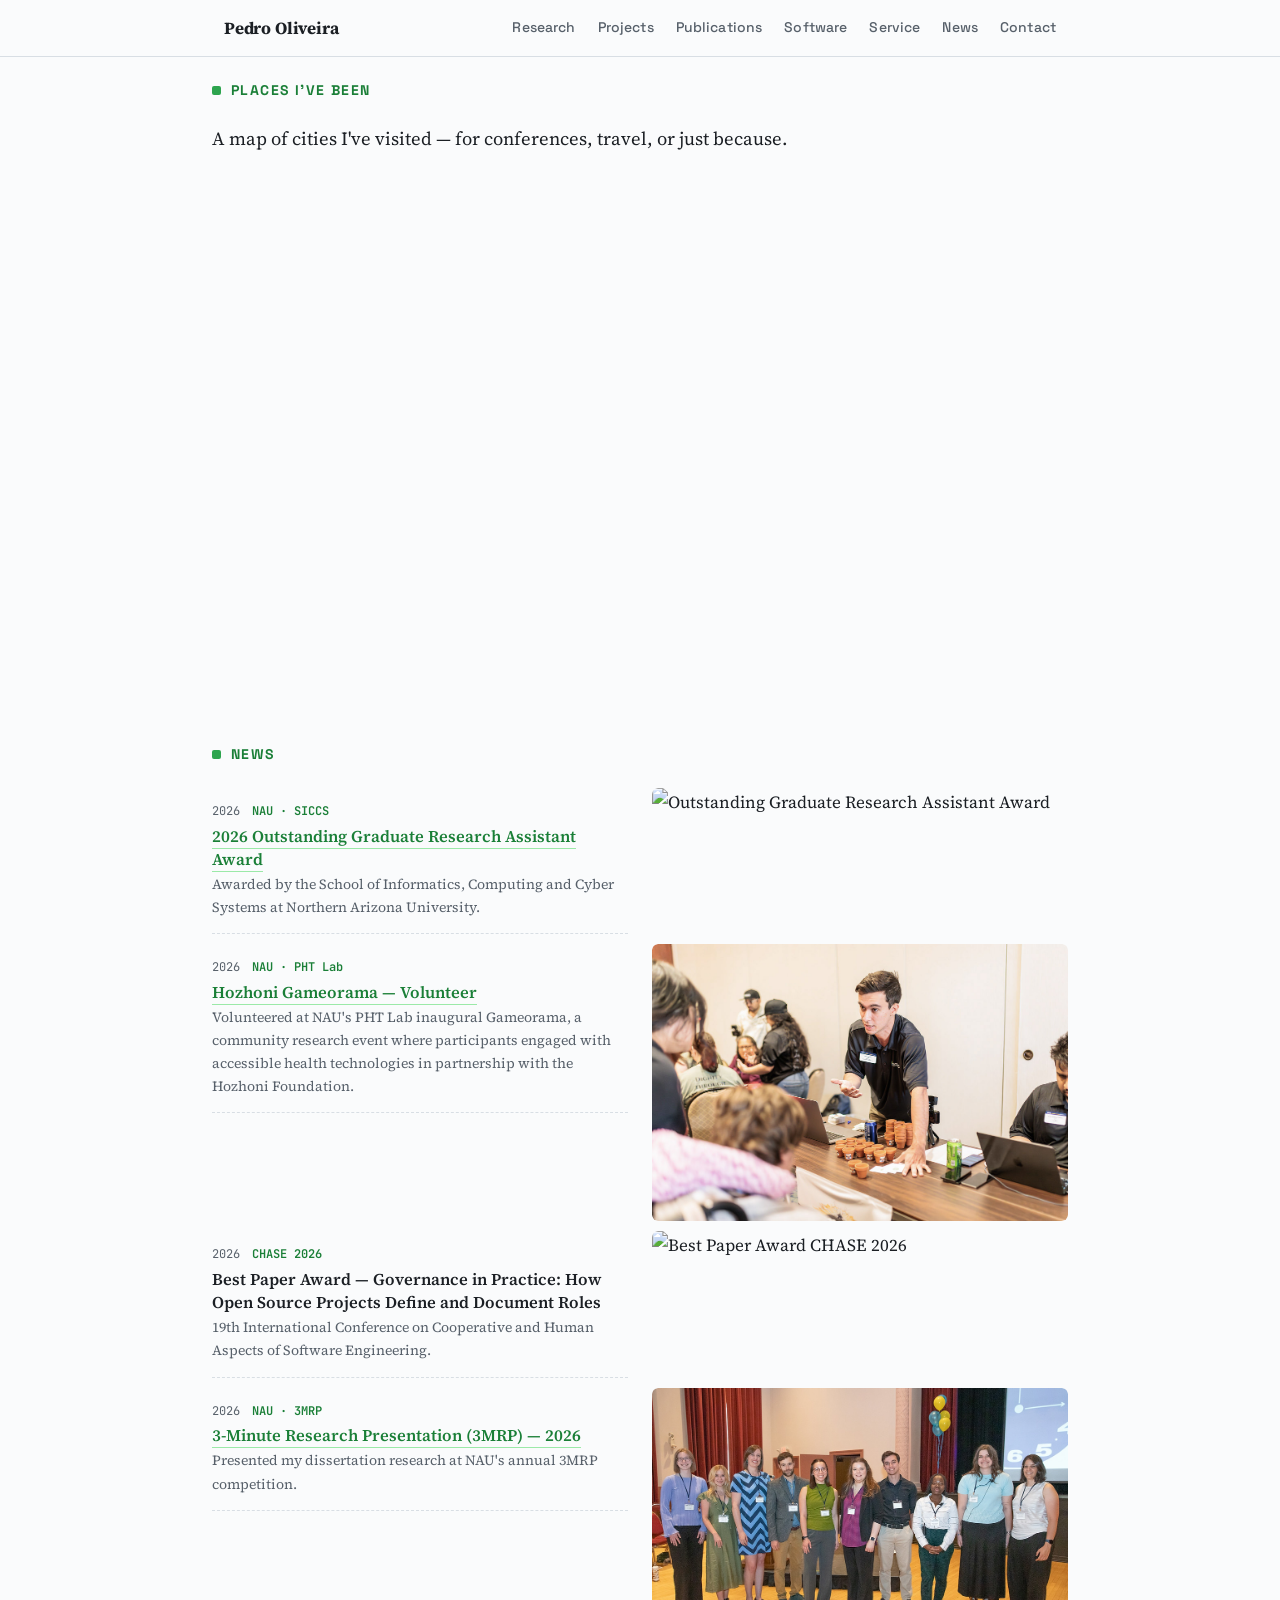
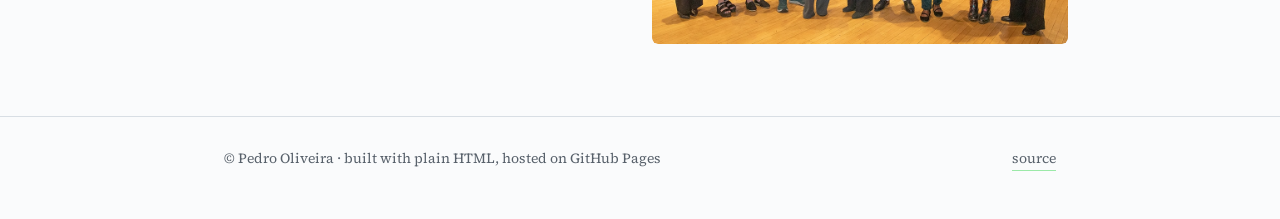
==== hobbies.html @ a4f51bf5 "Website Definition" ====
<!DOCTYPE html>
<html lang="en">
<head>
<meta charset="utf-8">
<meta name="viewport" content="width=device-width, initial-scale=1">
<title>Hobbies — Pedro Oliveira</title>
<link rel="preconnect" href="https://fonts.googleapis.com">
<link rel="preconnect" href="https://fonts.gstatic.com" crossorigin>
<link href="https://fonts.googleapis.com/css2?family=Space+Grotesk:wght@500;700&family=Source+Serif+4:ital,wght@0,400;0,600;1,400&family=JetBrains+Mono:wght@400;600&display=swap" rel="stylesheet">
<link rel="stylesheet" href="https://cdnjs.cloudflare.com/ajax/libs/leaflet/1.9.4/leaflet.min.css">
<link rel="stylesheet" href="style.css">
<style>
    #map {
      width: 100%;
      height: 520px;
      border-radius: 8px;
      margin-top: 1.5rem;
    }
    .map-caption {
      font-family: 'JetBrains Mono', monospace;
      font-size: 0.78rem;
      color: var(--text-muted, #888);
      margin-top: 0.6rem;
    }
    .visited-list {
      columns: 2;
      column-gap: 2rem;
      margin-top: 1rem;
    }
    @media (max-width: 540px) {
      .visited-list { columns: 1; }
      #map { height: 360px; }
    }
    .pub-row {
      display: flex;
      gap: 1.5rem;
      align-items: flex-start;
      margin-bottom: 10px;
    }
    .pub-row .pub {
      flex: 5;
      margin: 0;
    }
    .pub-row .pub-img {
      flex: 5;
      border-radius: 6px;
      overflow: hidden;
    }
    .pub-row .pub-img img {
      width: 100%;
      height: 100%;
      object-fit: cover;
      display: block;
      border-radius: 6px;
    }
    @media (max-width: 600px) {
      .pub-row { flex-direction: column; }
      .pub-row .pub-img { width: 100%; }
    }
  </style>
</head>
<body>

<header class="site">
  <div class="row">
    <a class="brand" href="index.html">Pedro Oliveira</a>
    <nav>
      <a href="index.html#research">Research</a>
      <a href="index.html#projects">Projects</a>
      <a href="publications.html">Publications</a>
      <a href="software.html">Software</a>
      <a href="index.html#service">Service</a>
      <a href="hobbies.html">News</a>
      <a href="index.html#contact">Contact</a>
    </nav>
  </div>
</header>

<main>
  <section>
    <h2>Places I've been</h2>
    <p class="lead">A map of cities I've visited — for conferences, travel, or just because.</p>

    <div id="map"></div>
  </section>
</main>

<section id="news">
    <h2>News</h2>
    <div class="pub-row">
      <div class="pub">
        <div class="meta"><span>2026</span><span class="venue">NAU · SICCS</span></div>
        <div class="title"><a href="https://www.instagram.com/p/DYYBM-zAQv8/?img_index=1" target="_blank" rel="noopener">2026 Outstanding Graduate Research Assistant Award</a></div>
        <div class="authors">Awarded by the School of Informatics, Computing and Cyber Systems at Northern Arizona University.</div>
      </div>
      <div class="pub-img">
        <img src="images/OGR_award_2026.png" alt="Outstanding Graduate Research Assistant Award">
      </div>
    </div>

    <div class="pub-row">
        <div class="pub">
          <div class="meta"><span>2026</span><span class="venue">NAU · PHT Lab</span></div>
          <div class="title"><a href="https://scifest.org/naus-pht-lab-hosts-hozhoni-gameorama/" target="_blank" rel="noopener">Hozhoni Gameorama — Volunteer</a></div>
          <div class="authors">Volunteered at NAU's PHT Lab inaugural Gameorama, a community research event where participants engaged with accessible health technologies in partnership with the Hozhoni Foundation.</div>
        </div>
        <div class="pub-img">
          <img src="images/gameorama_2026.png" alt="Hozhoni Gameorama 2026">
        </div>
    </div>

    <div class="pub-row">
        <div class="pub">
          <div class="meta"><span>2026</span><span class="venue">CHASE 2026</span></div>
          <div class="title">Best Paper Award — Governance in Practice: How Open Source Projects Define and Document Roles</div>
          <div class="authors">19th International Conference on Cooperative and Human Aspects of Software Engineering.</div>
        </div>
        <div class="pub-img">
          <img src="images/chase_2026.png" alt="Best Paper Award CHASE 2026">
        </div>
    </div>
    
    <div class="pub-row">
      <div class="pub">
        <div class="meta"><span>2026</span><span class="venue">NAU · 3MRP</span></div>
        <div class="title"><a href="https://news.nau.edu/3mrp-2026/" target="_blank" rel="noopener">3-Minute Research Presentation (3MRP) — 2026</a></div>
        <div class="authors">Presented my dissertation research at NAU's annual 3MRP competition.</div>
      </div>
      <div class="pub-img">
        <img src="images/3mrp_2026.png" alt="3MRP 2026">
      </div>
    </div>
  </section>

<footer>
  <div class="row">
    <span>© Pedro Oliveira · built with plain HTML, hosted on GitHub Pages</span>
    <a href="https://github.com/pedrorodriguesarantes/pedroarantes.github.io" target="_blank" rel="noopener">source</a>
  </div>
</footer>

<script src="https://cdnjs.cloudflare.com/ajax/libs/leaflet/1.9.4/leaflet.min.js"></script>
<script>
const places = [
  { name: "Auckland",       lat: -36.8485, lng:  174.7633 },
  { name: "Honolulu",       lat:  21.3069, lng: -157.8583 },
  { name: "Seattle",        lat:  47.6062, lng: -122.3321 },
  { name: "San Diego",      lat:  32.7157, lng: -117.1611 },
  { name: "Los Angeles",    lat:  34.0522, lng: -118.2437 },
  { name: "Portland",       lat:  45.5051, lng: -122.6750 },
  { name: "Norfolk",        lat:  36.8508, lng:  -76.2859 },
  { name: "Ottawa",         lat:  45.4215, lng:  -75.6972 },
  { name: "Salt Lake City", lat:  40.7608, lng: -111.8910 },
  { name: "Boise",          lat:  43.6150, lng: -116.2023 },
  { name: "Rio de Janeiro", lat: -22.9068, lng:  -43.1729 },
  { name: "Curitiba",       lat: -25.4290, lng:  -49.2671 },
  { name: "Florianópolis",  lat: -27.5954, lng:  -48.5480 },
  { name: "Campo Grande",   lat: -20.4697, lng:  -54.6201 },
  { name: "São Paulo",      lat: -23.5505, lng:  -46.6333 },
  { name: "Four Corners",   lat:  36.9990, lng: -109.0452 },
  { name: "San Francisco",  lat:  37.7749, lng: -122.4194 },
  { name: "Flagstaff",      lat:  35.1983, lng: -111.6513 },
  { name: "Phoenix",        lat:  33.4484, lng: -112.0740 },
  { name: "Juiz de Fora",   lat: -21.7642, lng:  -43.3496 },
];

const map = L.map('map', { zoomControl: true }).fitWorld();

L.tileLayer('https://{s}.basemaps.cartocdn.com/light_all/{z}/{x}/{y}{r}.png', {
  attribution: '© <a href="https://www.openstreetmap.org/copyright">OpenStreetMap</a> contributors © <a href="https://carto.com/">CARTO</a>',
  maxZoom: 18,
}).addTo(map);

const dot = L.divIcon({
  className: '',
  html: '<div style="width:10px;height:10px;border-radius:50%;background:#2563eb;border:2px solid #fff;box-shadow:0 1px 4px rgba(0,0,0,.35)"></div>',
  iconSize: [10, 10],
  iconAnchor: [5, 5],
  popupAnchor: [0, -8],
});

const bounds = [];
places.forEach(p => {
  bounds.push([p.lat, p.lng]);
  L.marker([p.lat, p.lng], { icon: dot })
    .addTo(map)
    .bindPopup(`<strong>${p.name}</strong>`);
});

map.fitBounds(bounds, { padding: [40, 40] });
</script>
</body>
</html>
---- style.css ----
/* ==========================================================================
   igor.pro.br — stylesheet
   Design notes: palette is a deliberate nod to the GitHub contribution
   graph (the data Igor's research mines): paper white, ink, commit green.
   Type: Space Grotesk (display) / Source Serif 4 (body) / JetBrains Mono
   (metadata: years, venues, labels).
   ========================================================================== */

:root {
  --paper: #fafbfc;
  --ink: #1b1f24;
  --slate: #57606a;
  --line: #d8dee4;
  --green: #2da44e;
  --green-deep: #1a7f37;
  --green-soft: #dafbe1;
  --green-cell-0: #ebedf0;
  --green-cell-1: #9be9a8;
  --green-cell-2: #40c463;
  --green-cell-3: #30a14e;
  --green-cell-4: #216e39;
  --max: 880px;
}

* { box-sizing: border-box; }

html { scroll-behavior: smooth; }
@media (prefers-reduced-motion: reduce) {
  html { scroll-behavior: auto; }
  *, *::before, *::after { animation: none !important; transition: none !important; }
}

body {
  margin: 0;
  background: var(--paper);
  color: var(--ink);
  font-family: "Source Serif 4", Georgia, serif;
  font-size: 17px;
  line-height: 1.65;
}

h1, h2, h3, nav, .btn { font-family: "Space Grotesk", "Helvetica Neue", sans-serif; }
.mono { font-family: "JetBrains Mono", ui-monospace, monospace; }

a { color: var(--green-deep); text-decoration: none; border-bottom: 1px solid var(--green-cell-1); }
a:hover { border-bottom-color: var(--green-deep); }
a:focus-visible { outline: 2px solid var(--green); outline-offset: 2px; }

/* ---- nav ---- */
header.site {
  position: sticky; top: 0; z-index: 10;
  background: rgba(250,251,252,.92);
  backdrop-filter: blur(6px);
  border-bottom: 1px solid var(--line);
}
header.site .row {
  max-width: var(--max); margin: 0 auto; padding: 14px 24px;
  display: flex; align-items: center; justify-content: space-between; gap: 16px;
}
header.site .brand {
  font-weight: 700; font-size: 17px; letter-spacing: -.01em;
  color: var(--ink); border: 0;
}
header.site nav { display: flex; gap: 22px; flex-wrap: wrap; }
header.site nav a {
  font-size: 14px; font-weight: 500; color: var(--slate);
  border: 0; letter-spacing: .01em;
}
header.site nav a:hover { color: var(--green-deep); }

/* ---- hero ---- */
.hero { max-width: var(--max); margin: 0 auto; padding: 72px 24px 48px; }
.hero h1 {
  font-size: clamp(34px, 6vw, 52px);
  line-height: 1.05; letter-spacing: -.025em; margin: 0 0 14px;
}
.hero .role {
  font-family: "JetBrains Mono", monospace;
  font-size: 13px; color: var(--green-deep);
  text-transform: uppercase; letter-spacing: .08em;
  margin: 0 0 26px;
}
.hero .thesis {
  font-size: clamp(19px, 2.6vw, 23px);
  line-height: 1.5; max-width: 640px; margin: 0 0 30px;
  color: var(--ink);
}
.hero .thesis em { font-style: normal; background: var(--green-soft); padding: 0 4px; }

/* signature element: contribution-graph strip */
.contrib {
  display: grid;
  grid-template-rows: repeat(7, 11px);
  grid-auto-flow: column;
  grid-auto-columns: 11px;
  gap: 3px;
  margin: 12px 0 12px;
  overflow: hidden;
}
.contrib span {
  width: 11px; height: 11px; border-radius: 2px;
   background: var(--green-cell-0);
  opacity: 0; animation: cell-in .4s ease forwards;
}
.contrib span.l1 { background: var(--green-cell-1); }
.contrib span.l2 { background: var(--green-cell-2); }
.contrib span.l3 { background: var(--green-cell-3); }
.contrib span.l4 { background: var(--green-cell-4); }
@keyframes cell-in { to { opacity: 1; } }

.contrib-caption {
  font-family: "JetBrains Mono", monospace;
  font-size: 11.5px; color: var(--slate); margin: 12px 0 6px;
}

/* ---- sections ---- */
section { max-width: var(--max); margin: 0 auto; padding: 22px 12px; }
section + section { border-top: 1px solid var(--line); }
h2 {
  font-size: 14px; text-transform: uppercase; letter-spacing: .1em;
  color: var(--green-deep); margin: 0 0 22px;
  display: flex; align-items: center; gap: 10px;
}
h2::before {
  content: ""; width: 9px; height: 9px; border-radius: 2px;
  background: var(--green); flex: none;
}
h3 { font-size: 19px; margin: 26px 0 8px; letter-spacing: -.01em; }

.lead { font-size: 18.5px; max-width: 680px; }

/* research themes */
.themes { display: grid; grid-template-columns: repeat(auto-fit, minmax(240px, 1fr)); gap: 18px; margin-top: 8px; }
.theme {
  border: 1px solid var(--line); border-radius: 8px;
  padding: 18px 18px 16px; background: #fff;
}
.theme h3 { margin: 0 0 8px; font-size: 16.5px; }
.theme p { margin: 0; font-size: 15px; color: var(--slate); line-height: 1.55; }
.theme .tag {
  font-family: "JetBrains Mono", monospace; font-size: 11px;
  color: var(--green-deep); display: block; margin-bottom: 8px;
  letter-spacing: .05em;
}

/* publications */
.pub { padding: 14px 0; border-bottom: 1px dashed var(--line); }
.pub:last-child { border-bottom: 0; }
.pub .meta {
  font-family: "JetBrains Mono", monospace; font-size: 12px;
  color: var(--slate); display: flex; gap: 12px; flex-wrap: wrap; margin-bottom: 3px;
}
.pub .meta .venue { color: var(--green-deep); font-weight: 600; }
.pub .meta .award { color: #9a6700; }
.pub .title { font-size: 16.5px; font-weight: 600; line-height: 1.4; }
.pub .authors { font-size: 14px; color: var(--slate); margin-top: 2px; }
.year-h {
  font-family: "Space Grotesk", sans-serif; font-size: 22px;
  margin: 34px 0 6px; letter-spacing: -.01em;
}

/* lists */
ul.clean { list-style: none; padding: 0; margin: 0; }
ul.clean li { padding: 8px 0 8px 22px; position: relative; }
ul.clean li::before {
  content: ""; position: absolute; left: 0; top: 16px;
  width: 8px; height: 8px; border-radius: 2px; background: var(--green-cell-2);
}

/* buttons */
.btn {
  display: inline-block; padding: 10px 18px; border-radius: 6px;
  border: 1px solid var(--green-deep); color: var(--green-deep);
  font-weight: 600; font-size: 14.5px; letter-spacing: .01em;
}
.btn:hover { background: var(--green-soft); }
.btn.solid { background: var(--green-deep); color: #fff; }
.btn.solid:hover { background: var(--green); }
.btn-row { display: flex; gap: 6px; flex-wrap: wrap; margin-top: 6px; }

/* footer */
footer {
  border-top: 1px solid var(--line);
  margin-top: 40px;
}
footer .row {
  max-width: var(--max); margin: 0 auto; padding: 30px 24px 48px;
  font-size: 14px; color: var(--slate);
  display: flex; justify-content: space-between; gap: 16px; flex-wrap: wrap;
}
footer a { color: var(--slate); }

@media (max-width: 600px) {
  .hero { padding-top: 48px; }
  header.site nav { gap: 14px; }
}

/* ---- hero with photo (personal page layout) ---- */
.hero-top {
  display: flex; align-items: center; gap: 32px; margin-bottom: 26px;
}
.hero-photo {
  width: 168px; height: 168px; border-radius: 12px; object-fit: cover;
  border: 1px solid var(--line); flex: none;
  box-shadow: 0 1px 0 var(--green-cell-1), 4px 4px 0 var(--green-soft);
}
.hero-id .name {
  font-family: "Space Grotesk", sans-serif;
  font-size: clamp(30px, 5vw, 42px); font-weight: 700;
  letter-spacing: -.02em; line-height: 1.05; margin: 0 0 8px;
}
.hero .thesis-label {
  font-family: "JetBrains Mono", monospace; font-size: 11.5px;
  color: var(--slate); letter-spacing: .06em; margin: 0 0 6px;
}
@media (max-width: 600px) {
  .hero-top { flex-direction: column; align-items: flex-start; gap: 18px; }
  .hero-photo { width: 132px; height: 132px; }
}

/* software cards */
.sw { border: 1px solid var(--line); border-radius: 8px; background: #fff;
  padding: 20px; margin-bottom: 16px; }
.sw h3 { margin: 0 0 6px; font-size: 18px; }
.sw .links { font-family: "JetBrains Mono", monospace; font-size: 12.5px;
  display: flex; gap: 16px; flex-wrap: wrap; margin-top: 10px; }
.sw p { margin: 4px 0 0; font-size: 15px; color: var(--slate); }
.sub-h { font-family: "Space Grotesk", sans-serif; font-size: 16px;
  margin: 26px 0 8px; letter-spacing: -.01em; }

/* preprint links in publication list */
.pub .title .preprint {
  font-family: "JetBrains Mono", monospace; font-size: 12px;
  color: var(--green-deep); border: 0; white-space: nowrap;
}
.pub .title .preprint:hover { text-decoration: underline; }
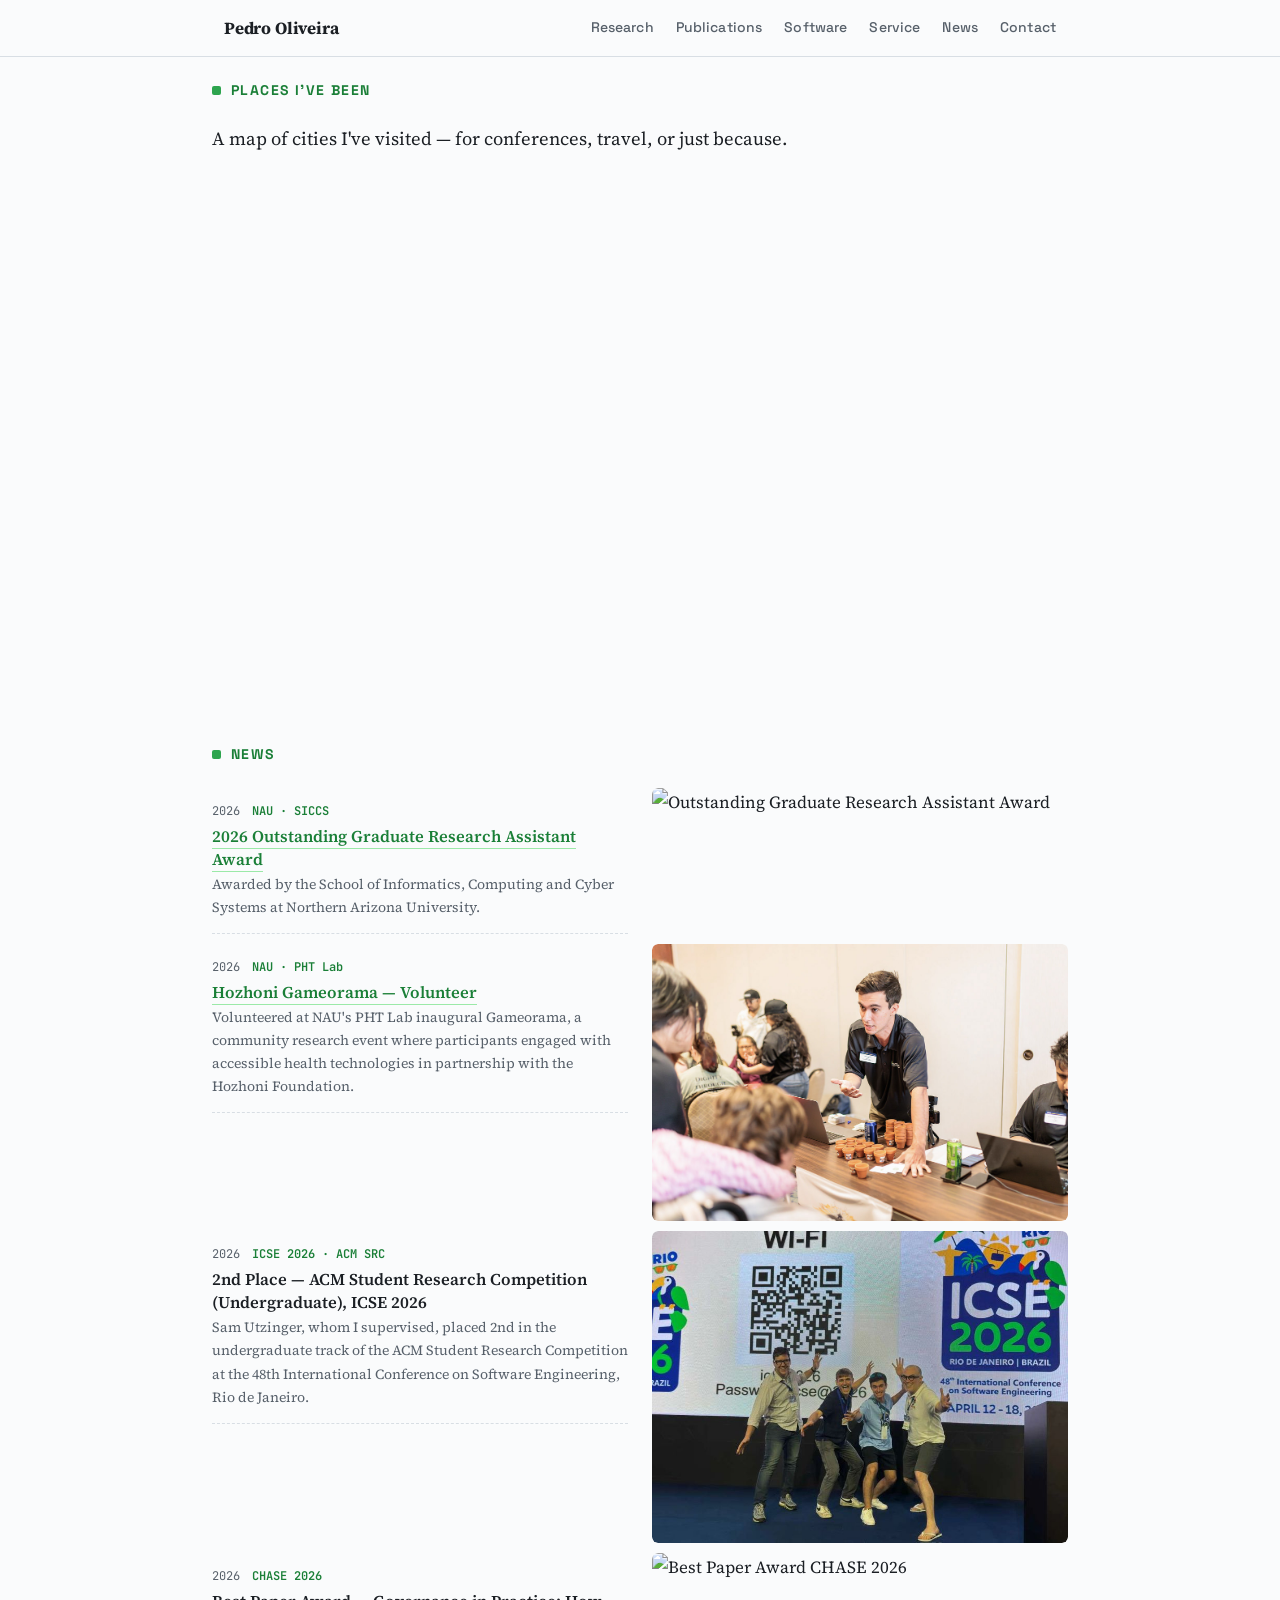
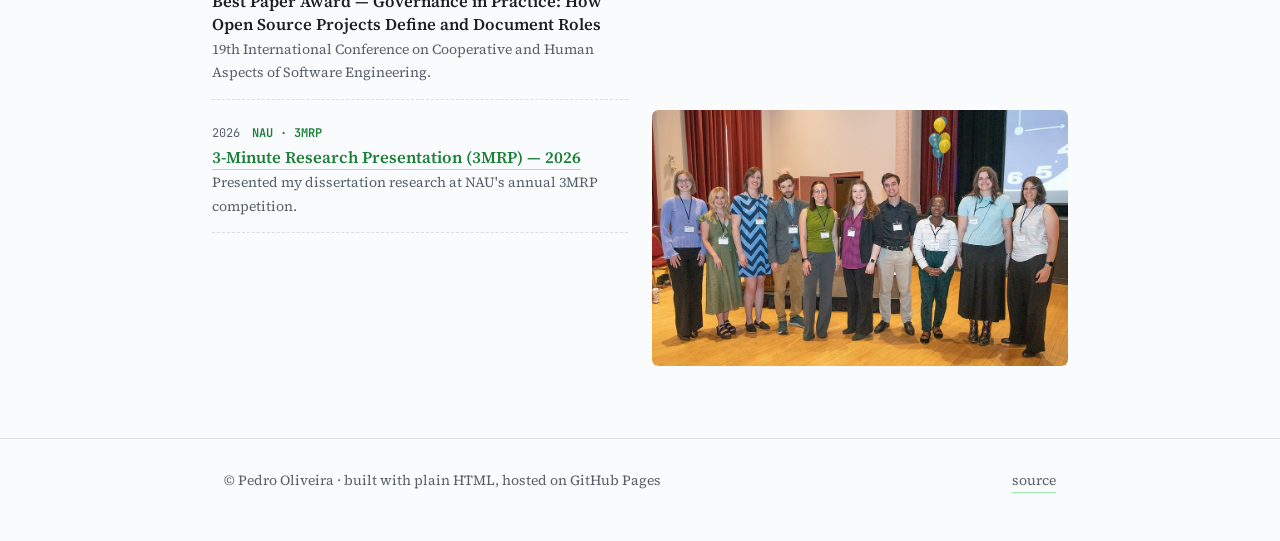
==== commit 7b73b6da: "new news" ====
--- a/hobbies.html
+++ b/hobbies.html
@@ -66,7 +66,6 @@
     <a class="brand" href="index.html">Pedro Oliveira</a>
     <nav>
       <a href="index.html#research">Research</a>
-      <a href="index.html#projects">Projects</a>
       <a href="publications.html">Publications</a>
       <a href="software.html">Software</a>
       <a href="index.html#service">Service</a>
@@ -107,6 +106,17 @@
         <div class="pub-img">
           <img src="images/gameorama_2026.png" alt="Hozhoni Gameorama 2026">
         </div>
+    </div>
+
+    <div class="pub-row">
+      <div class="pub">
+        <div class="meta"><span>2026</span><span class="venue">ICSE 2026 · ACM SRC</span></div>
+        <div class="title">2nd Place — ACM Student Research Competition (Undergraduate), ICSE 2026</div>
+        <div class="authors">Sam Utzinger, whom I supervised, placed 2nd in the undergraduate track of the ACM Student Research Competition at the 48th International Conference on Software Engineering, Rio de Janeiro.</div>
+      </div>
+      <div class="pub-img">
+        <img src="images/Sam_SRC_2026.png" alt="ACM SRC ICSE 2026">
+      </div>
     </div>
 
     <div class="pub-row">
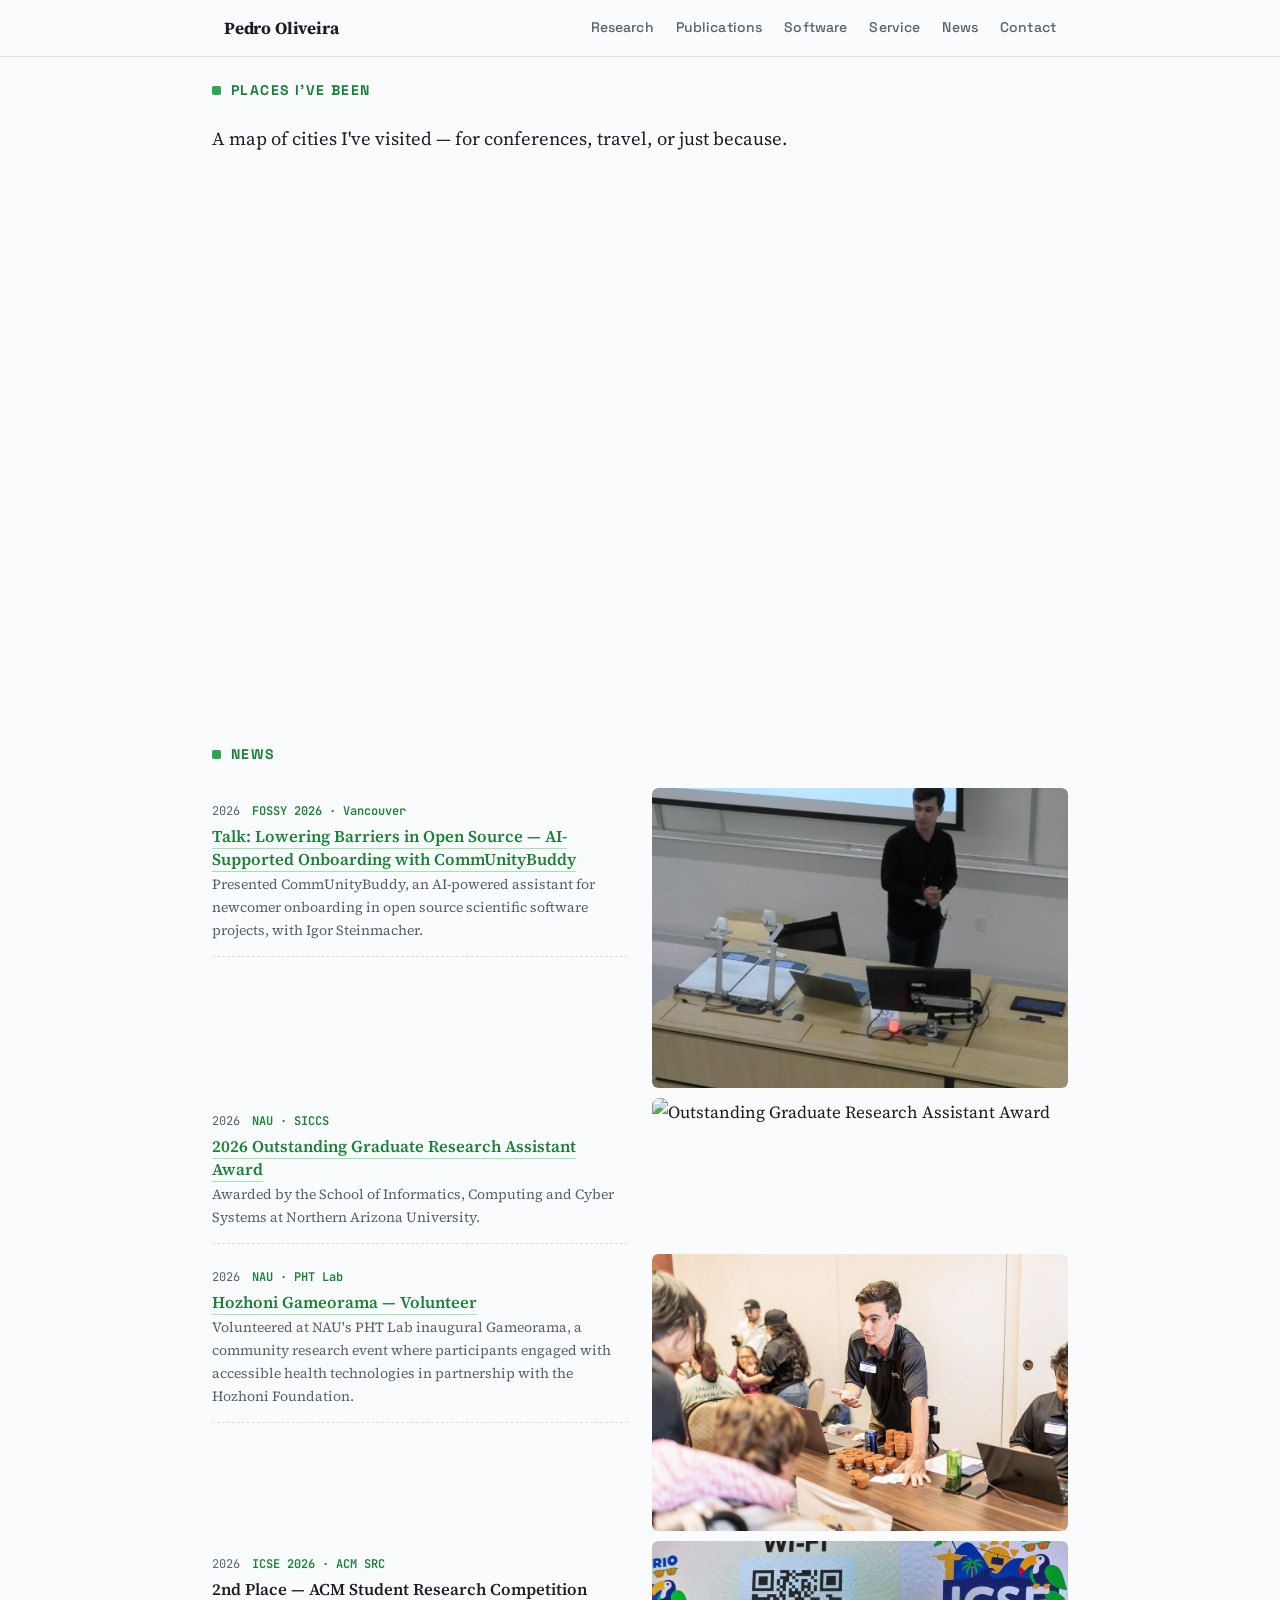
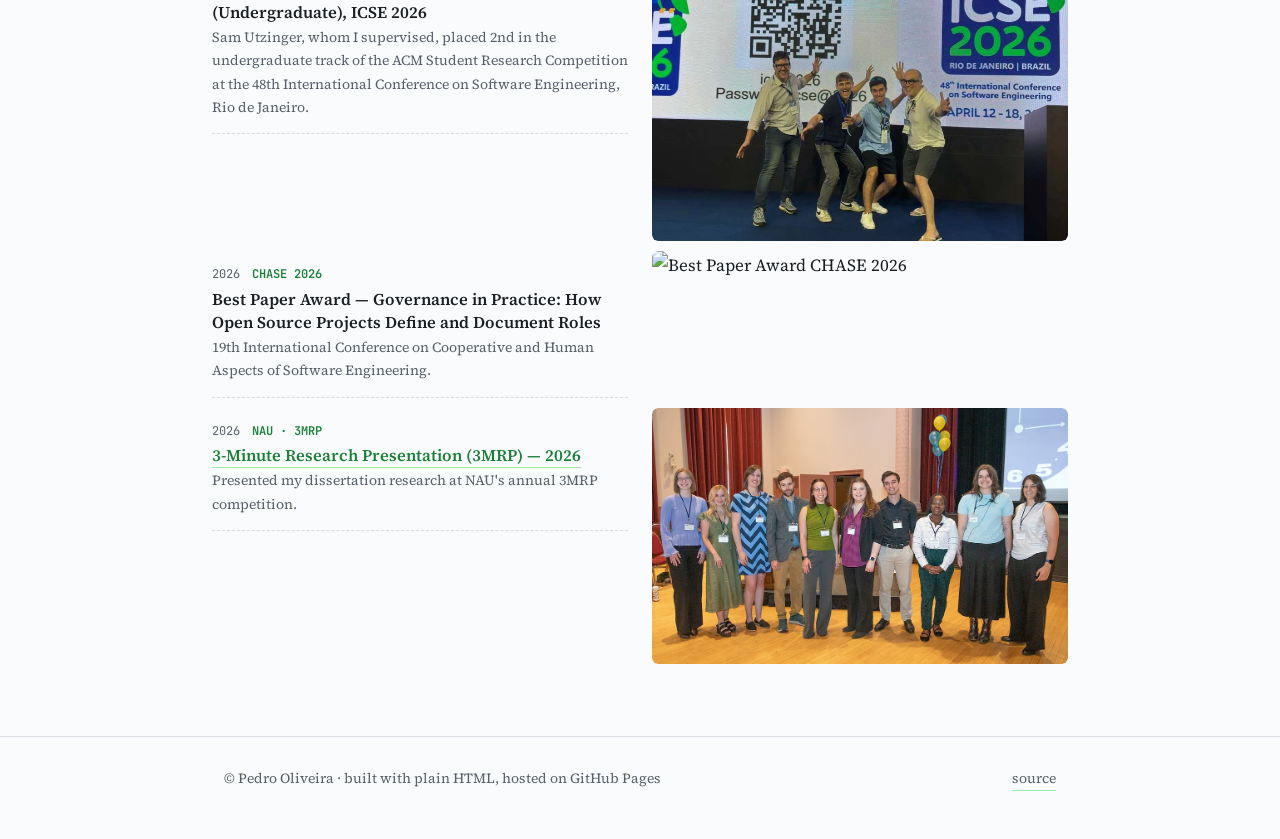
==== commit 9401753a: "Feat: Update Info" ====
--- a/hobbies.html
+++ b/hobbies.html
@@ -49,6 +49,7 @@
     .pub-row .pub-img img {
       width: 100%;
       height: 100%;
+      max-height: 300px;
       object-fit: cover;
       display: block;
       border-radius: 6px;
@@ -86,6 +87,17 @@
 
 <section id="news">
     <h2>News</h2>
+    <div class="pub-row">
+      <div class="pub">
+          <div class="meta"><span>2026</span><span class="venue">FOSSY 2026 · Vancouver</span></div>
+          <div class="title"><a href="https://2026.fossy.ca/schedule/presentation/452/" target="_blank" rel="noopener">Talk: Lowering Barriers in Open Source — AI-Supported Onboarding with CommUnityBuddy</a></div>
+          <div class="authors">Presented CommUnityBuddy, an AI-powered assistant for newcomer onboarding in open source scientific software projects, with Igor Steinmacher.</div>
+      </div>
+      <div class="pub-img">
+        <img src="images/fossy2026.png" alt="FOSSY 2026 talk">
+      </div>
+    </div>
+
     <div class="pub-row">
       <div class="pub">
         <div class="meta"><span>2026</span><span class="venue">NAU · SICCS</span></div>
--- a/style.css
+++ b/style.css
@@ -234,3 +234,20 @@
   color: var(--green-deep); border: 0; white-space: nowrap;
 }
 .pub .title .preprint:hover { text-decoration: underline; }
+
+.talk-venue {
+  font-family: 'JetBrains Mono', monospace;
+  font-size: 0.85rem;
+  text-transform: uppercase;
+  letter-spacing: 0.05em;
+  color: var(--accent, #888); /* match whatever accent you use for .tag */
+  margin-bottom: 0.25rem;
+}
+.talk-title {
+  margin-top: 0;
+}
+.talk-authors {
+  font-style: italic;
+  margin-top: -0.5rem;
+  margin-bottom: 1rem;
+}
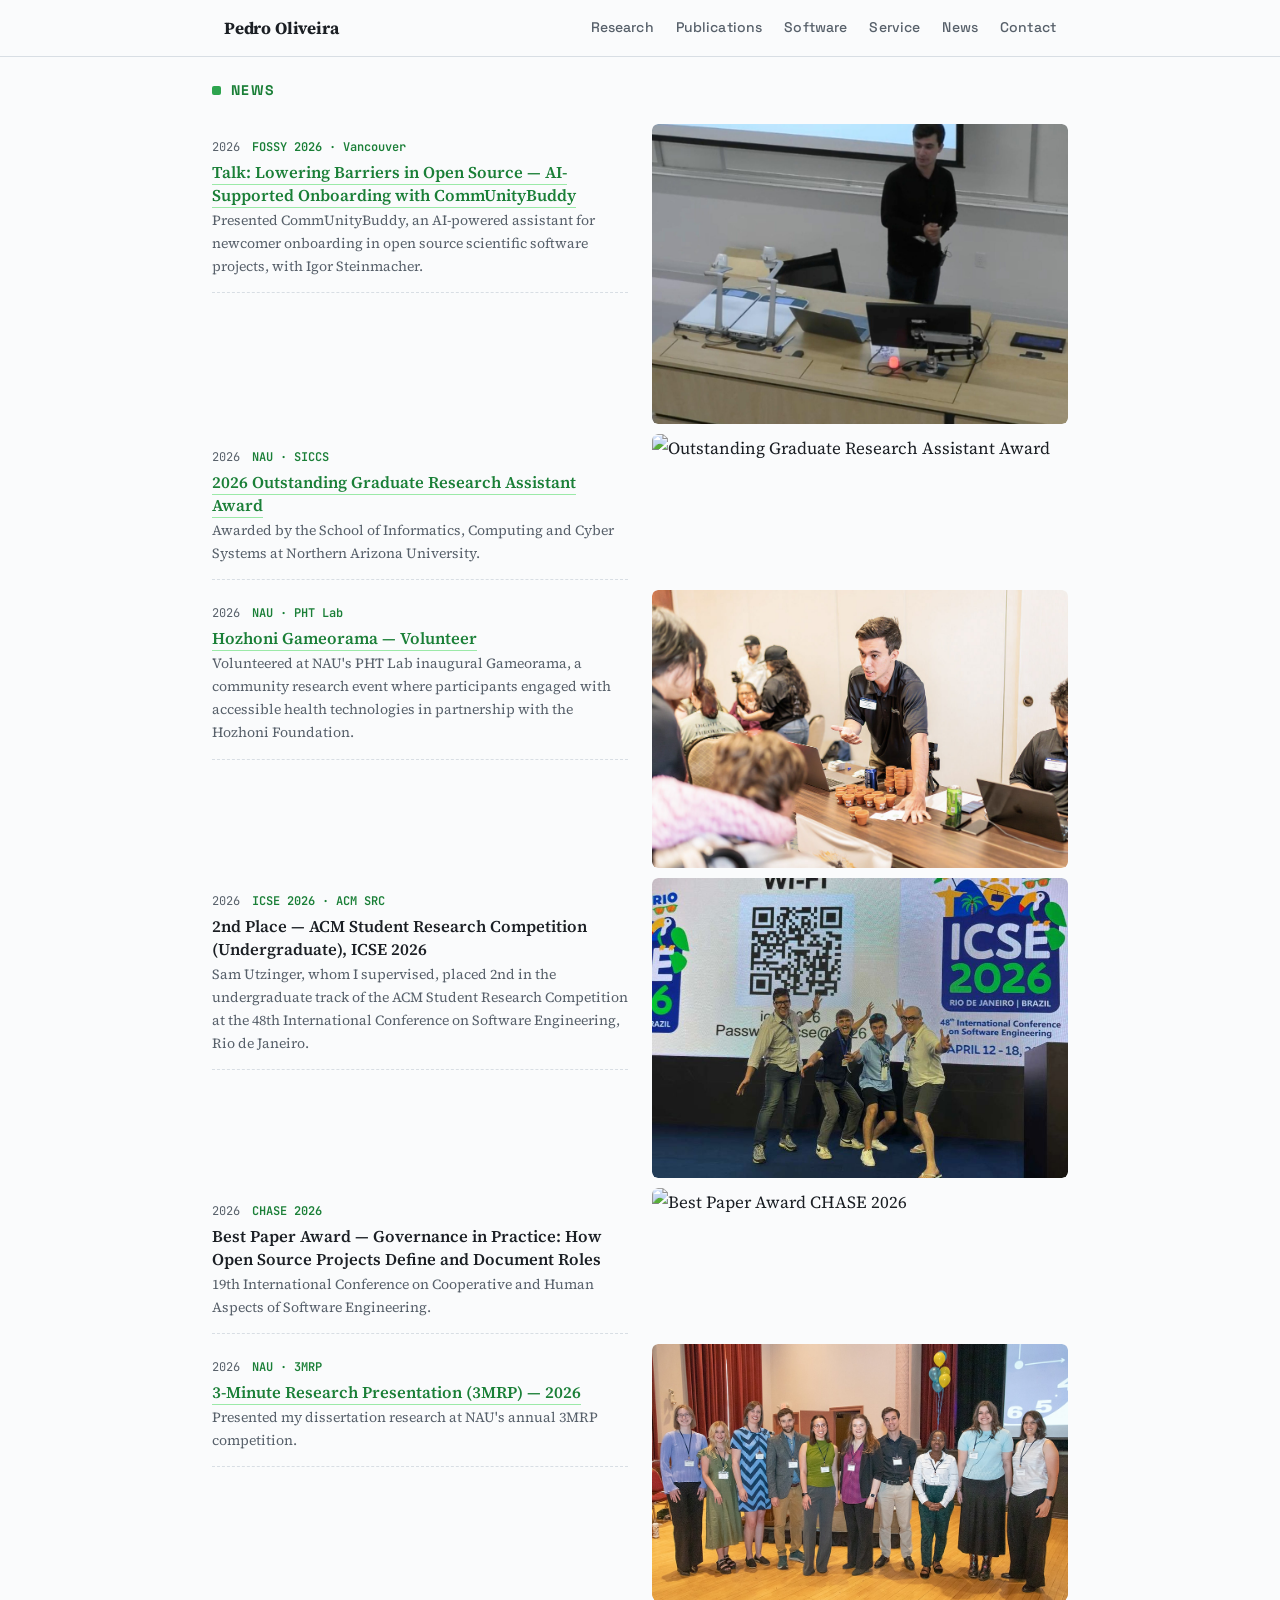
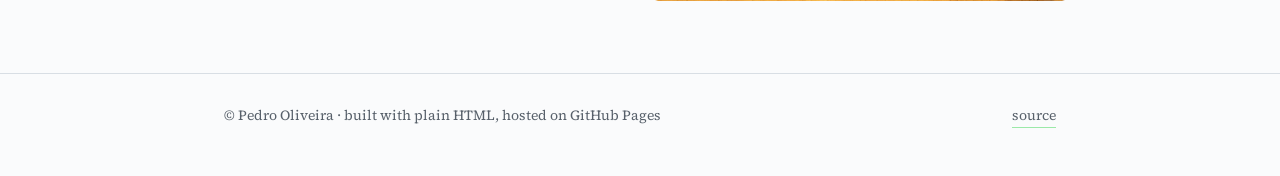
==== commit c1d64cb4: "Updating Information" ====
--- a/hobbies.html
+++ b/hobbies.html
@@ -69,21 +69,12 @@
       <a href="index.html#research">Research</a>
       <a href="publications.html">Publications</a>
       <a href="software.html">Software</a>
-      <a href="index.html#service">Service</a>
+        <a href="service.html">Service</a>
       <a href="hobbies.html">News</a>
       <a href="index.html#contact">Contact</a>
     </nav>
   </div>
 </header>
-
-<main>
-  <section>
-    <h2>Places I've been</h2>
-    <p class="lead">A map of cities I've visited — for conferences, travel, or just because.</p>
-
-    <div id="map"></div>
-  </section>
-</main>
 
 <section id="news">
     <h2>News</h2>
